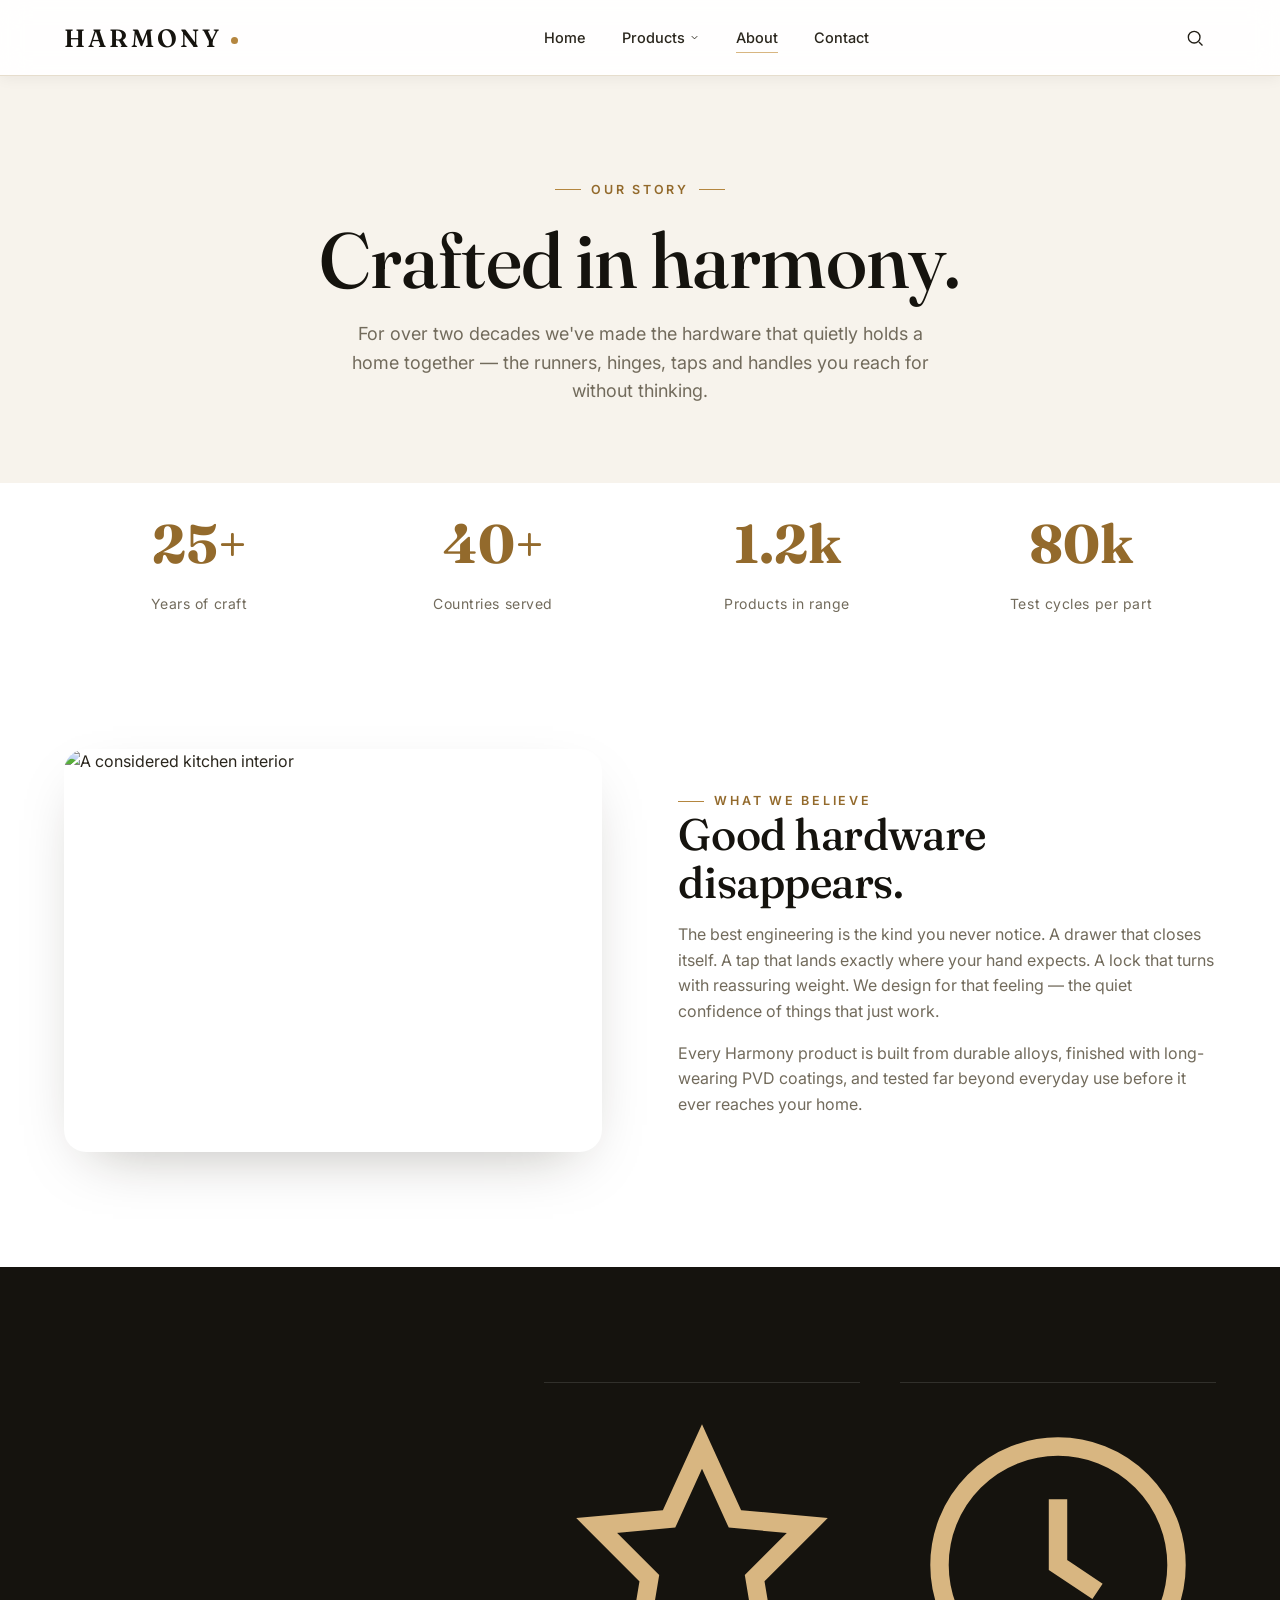
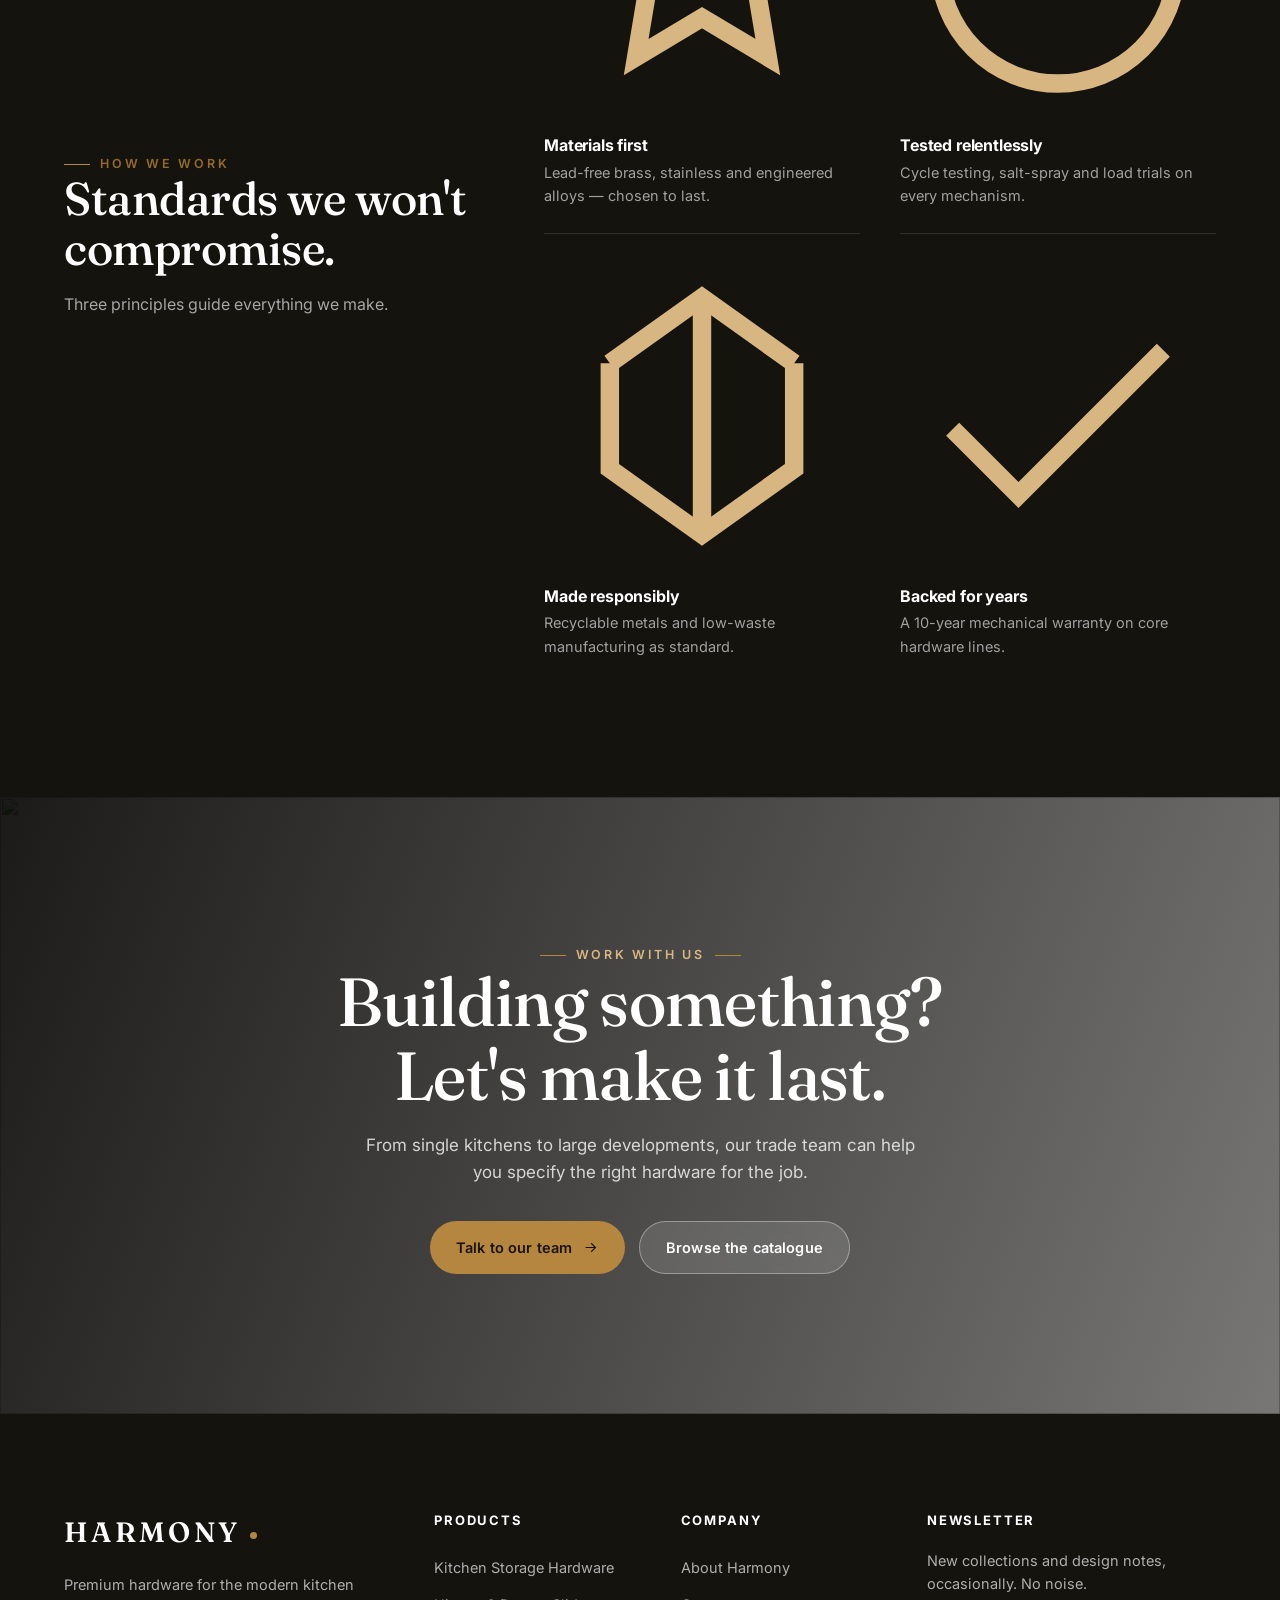
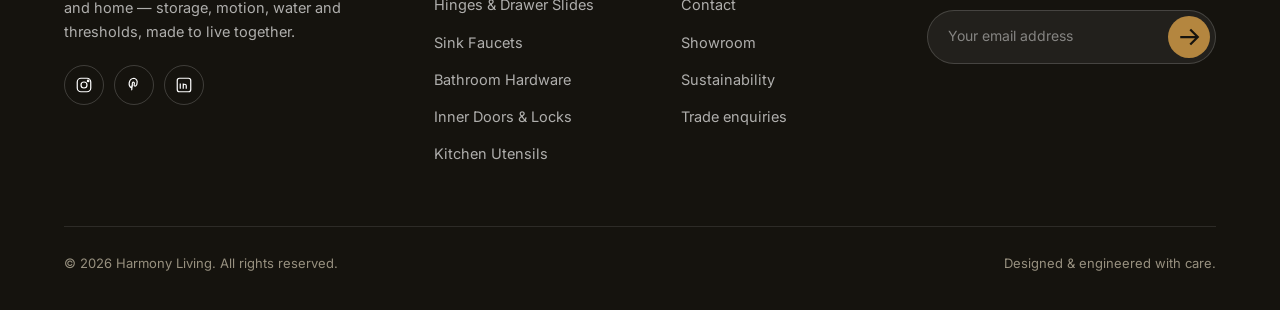
==== about.html @ 16144df9 "Initial commit: Harmony premium kitchen-hardware catalogue site Static HTML/CSS/vanilla-JS marketing" ====
<!DOCTYPE html>
<html lang="en">
<head>
  <meta charset="UTF-8" />
  <meta name="viewport" content="width=device-width, initial-scale=1.0" />
  <title>About — Harmony</title>
  <meta name="description" content="The story and standards behind Harmony hardware." />
  <link rel="preconnect" href="https://fonts.googleapis.com" />
  <link rel="preconnect" href="https://fonts.gstatic.com" crossorigin />
  <link href="https://fonts.googleapis.com/css2?family=Fraunces:opsz,wght@9..144,300;9..144,400;9..144,500;9..144,600&family=Inter:wght@400;500;600;700&display=swap" rel="stylesheet" />
  <link rel="stylesheet" href="css/styles.css" />
  <link rel="icon" href="data:image/svg+xml,%3Csvg xmlns='http://www.w3.org/2000/svg' viewBox='0 0 32 32'%3E%3Crect width='32' height='32' rx='7' fill='%2315130e'/%3E%3Ccircle cx='16' cy='16' r='6' fill='none' stroke='%23b4863f' stroke-width='2'/%3E%3C/svg%3E" />
</head>
<body>

  <header class="header is-light">
    <div class="wrap">
      <a class="brand" href="index.html">HARMONY<span class="dot"></span></a>
      <nav class="nav" aria-label="Primary">
        <a href="index.html">Home</a>
        <div class="has-drop">
          <span class="navlink" tabindex="0" role="button" aria-haspopup="true">Products
            <svg width="11" height="11" viewBox="0 0 24 24" fill="none" stroke="currentColor" stroke-width="2" style="margin-left:4px"><path d="M6 9l6 6 6-6"/></svg>
          </span>
          <div class="drop js-cat-drop"></div>
        </div>
        <a href="about.html" class="active">About</a>
        <a href="contact.html">Contact</a>
      </nav>
      <div class="header-tools">
        <a class="icon-btn icon-btn--search" href="category.html" aria-label="Browse all products">
          <svg viewBox="0 0 24 24" fill="none" stroke="currentColor" stroke-width="1.6"><circle cx="11" cy="11" r="7"/><path d="M21 21l-4.3-4.3"/></svg>
        </a>
        <button class="burger" aria-label="Open menu"><span></span></button>
      </div>
    </div>
  </header>

  <div class="mobile-menu">
    <a href="index.html">Home</a>
    <nav class="js-cat-mobile" aria-label="Categories"></nav>
    <a href="about.html">About</a>
    <a href="contact.html">Contact</a>
    <div class="mm-foot">hello@harmony-living.com · +1 (415) 555-0192</div>
  </div>

  <main>
    <section class="subhero">
      <div class="wrap">
        <span class="eyebrow center" style="justify-content:center">Our story</span>
        <h1>Crafted in harmony.</h1>
        <p>For over two decades we've made the hardware that quietly holds a home together — the runners, hinges, taps and handles you reach for without thinking.</p>
      </div>
    </section>

    <section class="section" style="padding-top:0">
      <div class="wrap">
        <div class="stats reveal">
          <div class="stat"><b>25+</b><span>Years of craft</span></div>
          <div class="stat"><b>40+</b><span>Countries served</span></div>
          <div class="stat"><b>1.2k</b><span>Products in range</span></div>
          <div class="stat"><b>80k</b><span>Test cycles per part</span></div>
        </div>
      </div>
    </section>

    <section class="section" style="padding-top:0">
      <div class="wrap split">
        <img class="reveal" src="https://images.unsplash.com/photo-1600585154340-be6161a56a0c?auto=format&fit=crop&w=1000&h=760&q=80" alt="A considered kitchen interior" data-seed="about1" data-w="1000" data-h="760" onerror="harmonyImgFallback(this)" />
        <div class="reveal" data-d="1">
          <span class="eyebrow">What we believe</span>
          <h2>Good hardware disappears.</h2>
          <p>The best engineering is the kind you never notice. A drawer that closes itself. A tap that lands exactly where your hand expects. A lock that turns with reassuring weight. We design for that feeling — the quiet confidence of things that just work.</p>
          <p>Every Harmony product is built from durable alloys, finished with long-wearing PVD coatings, and tested far beyond everyday use before it ever reaches your home.</p>
        </div>
      </div>
    </section>

    <section class="section features">
      <div class="wrap">
        <div class="reveal">
          <span class="eyebrow">How we work</span>
          <h2>Standards we won't compromise.</h2>
          <p class="features__lead">Three principles guide everything we make.</p>
        </div>
        <div class="features__grid reveal" data-d="1">
          <div class="feat">
            <span class="fi"><svg viewBox="0 0 24 24" fill="none" stroke="currentColor" stroke-width="1.4"><path d="M12 3l2.5 5.5L20 9l-4 4 1 6-5-3-5 3 1-6-4-4 5.5-.5z"/></svg></span>
            <h4>Materials first</h4>
            <p>Lead-free brass, stainless and engineered alloys — chosen to last.</p>
          </div>
          <div class="feat">
            <span class="fi"><svg viewBox="0 0 24 24" fill="none" stroke="currentColor" stroke-width="1.4"><path d="M3 12a9 9 0 1 0 18 0 9 9 0 0 0-18 0zM12 7v5l3 2"/></svg></span>
            <h4>Tested relentlessly</h4>
            <p>Cycle testing, salt-spray and load trials on every mechanism.</p>
          </div>
          <div class="feat">
            <span class="fi"><svg viewBox="0 0 24 24" fill="none" stroke="currentColor" stroke-width="1.4"><path d="M12 3v18M5 8l7-5 7 5M5 8v8l7 5 7-5V8"/></svg></span>
            <h4>Made responsibly</h4>
            <p>Recyclable metals and low-waste manufacturing as standard.</p>
          </div>
          <div class="feat">
            <span class="fi"><svg viewBox="0 0 24 24" fill="none" stroke="currentColor" stroke-width="1.4"><path d="M20 7L9 18l-5-5"/></svg></span>
            <h4>Backed for years</h4>
            <p>A 10-year mechanical warranty on core hardware lines.</p>
          </div>
        </div>
      </div>
    </section>

    <section class="cta">
      <div class="cta__bg">
        <img src="https://images.unsplash.com/photo-1600489000022-c2086d79f9d4?auto=format&fit=crop&w=2000&h=1100&q=80" alt="" data-seed="aboutcta" data-w="2000" data-h="1100" onerror="harmonyImgFallback(this)" />
      </div>
      <div class="wrap reveal">
        <span class="eyebrow center" style="color:var(--accent-soft);justify-content:center">Work with us</span>
        <h2>Building something? Let's make it last.</h2>
        <p>From single kitchens to large developments, our trade team can help you specify the right hardware for the job.</p>
        <div class="cta__cta">
          <a class="btn btn--brass" href="contact.html">Talk to our team
            <svg viewBox="0 0 24 24" fill="none" stroke="currentColor" stroke-width="1.7"><path d="M5 12h14M13 6l6 6-6 6"/></svg>
          </a>
          <a class="btn btn--light" href="category.html">Browse the catalogue</a>
        </div>
      </div>
    </section>
  </main>

  <footer class="footer">
    <div class="wrap">
      <div class="footer__top">
        <div>
          <a class="brand" href="index.html">HARMONY<span class="dot"></span></a>
          <p class="footer__about">Premium hardware for the modern kitchen and home — storage, motion, water and thresholds, made to live together.</p>
          <div class="footer__social">
            <a href="#" aria-label="Instagram"><svg viewBox="0 0 24 24" fill="none" stroke="currentColor" stroke-width="1.6"><rect x="3" y="3" width="18" height="18" rx="5"/><circle cx="12" cy="12" r="4"/><circle cx="17.5" cy="6.5" r="1" fill="currentColor"/></svg></a>
            <a href="#" aria-label="Pinterest"><svg viewBox="0 0 24 24" fill="none" stroke="currentColor" stroke-width="1.6"><path d="M9 19c-.5-2 .5-5 1-7M12 3a7 7 0 0 0-3 13c-.2-1 .3-3 .8-5 0 0-.3-1 .2-2 .8-1.5 2.8-.6 2.5 1-.3 1.4-.8 2.5 0 3.2 1.4 1.2 3.5-1 3.5-3.7A5 5 0 0 0 12 3z"/></svg></a>
            <a href="#" aria-label="LinkedIn"><svg viewBox="0 0 24 24" fill="none" stroke="currentColor" stroke-width="1.6"><rect x="3" y="3" width="18" height="18" rx="3"/><path d="M7 10v7M7 7v.01M11 17v-4a2 2 0 0 1 4 0v4M11 17v-7"/></svg></a>
          </div>
        </div>
        <div>
          <h5>Products</h5>
          <nav class="footer__links js-cat-foot"></nav>
        </div>
        <div>
          <h5>Company</h5>
          <nav class="footer__links">
            <a href="about.html">About Harmony</a>
            <a href="contact.html">Contact</a>
            <a href="contact.html">Showroom</a>
            <a href="about.html">Sustainability</a>
            <a href="contact.html">Trade enquiries</a>
          </nav>
        </div>
        <div class="footer__news">
          <h5>Newsletter</h5>
          <p>New collections and design notes, occasionally. No noise.</p>
          <form class="news-form">
            <input type="email" placeholder="Your email address" aria-label="Email address" required />
            <button type="submit" aria-label="Subscribe">
              <svg viewBox="0 0 24 24" fill="none" stroke="currentColor" stroke-width="1.8"><path d="M5 12h14M13 6l6 6-6 6"/></svg>
            </button>
          </form>
        </div>
      </div>
      <div class="footer__bottom">
        <span>© <span class="js-year"></span> Harmony Living. All rights reserved.</span>
        <span>Designed &amp; engineered with care.</span>
      </div>
    </div>
  </footer>

  <script src="js/data.js"></script>
  <script src="js/main.js"></script>
</body>
</html>
---- css/styles.css ----
/* =========================================================================
   HARMONY — stylesheet
   Palette: warm charcoal + brass + cream.  Type: Fraunces / Inter.
   ========================================================================= */

/* ----------------------------- Tokens ---------------------------------- */
:root {
  --ink: #15130e;
  --ink-2: #211d16;
  --ink-3: #2c2820;
  --bg: #ffffff;
  --cream: #f7f3ec;
  --cream-2: #efe8db;
  --line: #e6ddcd;
  --line-strong: #d8cdb6;
  --text: #2a261d;
  --muted: #726b5c;
  --muted-2: #97907f;

  --accent: #b4863f;        /* brass */
  --accent-deep: #936a2c;
  --accent-soft: #d8b681;
  --accent-tint: #f3ead9;

  --white: #fff;
  --radius-s: 8px;
  --radius: 14px;
  --radius-l: 22px;

  --shadow-s: 0 2px 14px rgba(28, 22, 10, .06);
  --shadow: 0 22px 60px -28px rgba(28, 22, 10, .35);
  --shadow-lg: 0 40px 90px -40px rgba(28, 22, 10, .5);

  --maxw: 1280px;
  --gut: clamp(20px, 5vw, 64px);
  --ease: cubic-bezier(.22, .61, .36, 1);
  --ease-out: cubic-bezier(.16, 1, .3, 1);

  --font-sans: "Inter", -apple-system, BlinkMacSystemFont, "Segoe UI", Roboto, sans-serif;
  --font-display: "Fraunces", Georgia, "Times New Roman", serif;

  --header-h: 76px;
}

/* ----------------------------- Reset ----------------------------------- */
*, *::before, *::after { box-sizing: border-box; }
* { margin: 0; }
html { scroll-behavior: smooth; -webkit-text-size-adjust: 100%; }
body {
  font-family: var(--font-sans);
  color: var(--text);
  background: var(--bg);
  line-height: 1.6;
  font-size: 16px;
  -webkit-font-smoothing: antialiased;
  text-rendering: optimizeLegibility;
  overflow-x: hidden;
}
img, svg { display: block; max-width: 100%; }
img { height: auto; }
a { color: inherit; text-decoration: none; }
button { font: inherit; cursor: pointer; border: 0; background: none; color: inherit; }
ul { list-style: none; padding: 0; }
input, textarea, select { font: inherit; color: inherit; }
:focus-visible { outline: 2px solid var(--accent); outline-offset: 3px; border-radius: 4px; }
.hero__arrow:focus-visible, .swatch:focus-visible { outline: 2px solid var(--accent-soft); outline-offset: 3px; }
.btn:focus-visible { outline: 2px solid var(--accent); outline-offset: 3px; }
.catnav a:focus-visible, .nav a:focus-visible, .navlink:focus-visible { outline: 2px solid var(--accent-deep); outline-offset: 2px; }

/* visually hidden but available to screen readers */
.sr-only { position: absolute !important; width: 1px; height: 1px; padding: 0; margin: -1px; overflow: hidden; clip: rect(0,0,0,0); white-space: nowrap; border: 0; }

h1, h2, h3, h4 { font-family: var(--font-display); font-weight: 500; line-height: 1.08; letter-spacing: -.01em; }
.display { font-family: var(--font-display); }

/* ----------------------------- Layout ---------------------------------- */
.wrap { width: 100%; max-width: var(--maxw); margin-inline: auto; padding-inline: var(--gut); }
.section { padding-block: clamp(64px, 9vw, 130px); }
.eyebrow {
  font-family: var(--font-sans);
  font-size: 12.5px; font-weight: 600; letter-spacing: .22em;
  text-transform: uppercase; color: var(--accent-deep);
  display: inline-flex; align-items: center; gap: 10px;
}
.eyebrow::before { content: ""; width: 26px; height: 1px; background: var(--accent); display: inline-block; }
.eyebrow.center::after { content: ""; width: 26px; height: 1px; background: var(--accent); display: inline-block; }
.section-head { max-width: 640px; }
.section-head.center { margin-inline: auto; text-align: center; }
.section-head h2 { font-size: clamp(30px, 4.4vw, 52px); margin-top: 18px; color: var(--ink); }
.section-head p { margin-top: 18px; color: var(--muted); font-size: 17px; }

/* ----------------------------- Buttons --------------------------------- */
.btn {
  display: inline-flex; align-items: center; gap: 10px;
  padding: 14px 26px; border-radius: 100px;
  font-size: 14.5px; font-weight: 600; letter-spacing: .01em;
  transition: transform .35s var(--ease), background .35s var(--ease), color .35s var(--ease), box-shadow .35s var(--ease);
  will-change: transform;
}
.btn svg { width: 17px; height: 17px; transition: transform .35s var(--ease); }
.btn:hover svg { transform: translateX(4px); }
.btn--solid { background: var(--ink); color: #f5efe3; }
.btn--solid:hover { background: var(--accent-deep); transform: translateY(-2px); box-shadow: var(--shadow); }
.btn--brass { background: var(--accent); color: #1c1305; }
.btn--brass:hover { background: var(--accent-soft); transform: translateY(-2px); box-shadow: var(--shadow); }
.btn--ghost { border: 1px solid var(--line-strong); color: var(--ink); }
.btn--ghost:hover { border-color: var(--ink); transform: translateY(-2px); }
.btn--light { background: rgba(255,255,255,.12); color: #fff; border: 1px solid rgba(255,255,255,.35); -webkit-backdrop-filter: blur(6px); backdrop-filter: blur(6px); }
.btn--light:hover { background: #fff; color: var(--ink); border-color: #fff; transform: translateY(-2px); }
.link-arrow { display: inline-flex; align-items: center; gap: 8px; font-weight: 600; font-size: 14.5px; color: #7a5618; }
.link-arrow svg { width: 16px; transition: transform .35s var(--ease); }
.link-arrow:hover svg { transform: translateX(5px); }

/* ----------------------------- Header ---------------------------------- */
.header {
  position: fixed; inset: 0 0 auto 0; z-index: 100;
  height: var(--header-h);
  display: flex; align-items: center;
  transition: background .4s var(--ease), box-shadow .4s var(--ease), border-color .4s var(--ease);
  border-bottom: 1px solid transparent;
}
.header .wrap { display: flex; align-items: center; justify-content: space-between; gap: 24px; }
.brand { display: flex; align-items: baseline; gap: 9px; font-family: var(--font-display); font-size: 25px; font-weight: 600; letter-spacing: .12em; color: #fff; transition: color .4s var(--ease); }
.brand b { color: var(--accent-soft); font-weight: 600; }
.brand .dot { width: 7px; height: 7px; border-radius: 50%; background: var(--accent); display: inline-block; transform: translateY(-3px); }
.nav { display: flex; align-items: center; gap: 4px; }
.nav a, .nav .navlink {
  position: relative; padding: 10px 16px; font-size: 14.5px; font-weight: 500;
  color: rgba(255,255,255,.86); transition: color .3s var(--ease); white-space: nowrap;
}
.nav a::after, .nav .navlink::after {
  content: ""; position: absolute; left: 16px; right: 16px; bottom: 6px; height: 1px;
  background: var(--accent-soft); transform: scaleX(0); transform-origin: left; transition: transform .35s var(--ease);
}
.nav a:hover::after, .nav .navlink:hover::after, .nav a.active::after { transform: scaleX(1); }
.nav a:hover, .nav .navlink:hover { color: #fff; }
.header-tools { display: flex; align-items: center; gap: 6px; }
.icon-btn { width: 42px; height: 42px; display: grid; place-items: center; border-radius: 50%; color: rgba(255,255,255,.9); transition: background .3s var(--ease), color .3s var(--ease); }
.icon-btn svg { width: 20px; height: 20px; }
.icon-btn:hover { background: rgba(255,255,255,.12); }

/* dropdown */
.has-drop { position: relative; }
.navlink { cursor: pointer; display: inline-flex; align-items: center; }
.drop {
  position: absolute; top: calc(100% + 6px); left: 50%; transform: translate(-50%, 8px);
  min-width: 260px; background: var(--white); border-radius: var(--radius);
  box-shadow: var(--shadow-lg); padding: 10px; opacity: 0; visibility: hidden;
  transition: opacity .3s var(--ease), transform .3s var(--ease); border: 1px solid var(--line);
}
.has-drop:hover .drop, .has-drop:focus-within .drop { opacity: 1; visibility: visible; transform: translate(-50%, 0); }
.drop a {
  display: flex; align-items: center; gap: 12px; padding: 11px 13px; border-radius: 9px;
  color: var(--text); font-size: 14.5px; font-weight: 500;
}
.drop a::after { display: none; }
.drop a .di { width: 30px; height: 30px; color: var(--accent-deep); flex: none; }
.drop a:hover { background: var(--cream); color: var(--ink); }

/* solid (scrolled) state */
.header.is-solid { background: rgba(255,255,255,.92); -webkit-backdrop-filter: saturate(160%) blur(14px); backdrop-filter: saturate(160%) blur(14px); box-shadow: var(--shadow-s); border-color: var(--line); }
.header.is-solid .brand { color: var(--ink); }
.header.is-solid .nav a, .header.is-solid .nav .navlink { color: var(--text); }
.header.is-solid .nav a:hover, .header.is-solid .nav .navlink:hover { color: var(--accent-deep); }
.header.is-solid .icon-btn { color: var(--ink-2); }
.header.is-solid .icon-btn:hover { background: var(--cream-2); }
/* dark pages (category/product) always solid */
.header.is-light { background: rgba(255,255,255,.92); -webkit-backdrop-filter: saturate(160%) blur(14px); backdrop-filter: saturate(160%) blur(14px); box-shadow: var(--shadow-s); border-color: var(--line); }
.header.is-light .brand { color: var(--ink); }
.header.is-light .nav a, .header.is-light .nav .navlink { color: var(--text); }
.header.is-light .icon-btn { color: var(--ink-2); }

/* mobile nav toggle */
.burger { display: none; width: 44px; height: 44px; border-radius: 50%; place-items: center; color: #fff; transition: background .3s; }
.burger span { width: 22px; height: 1.6px; background: currentColor; display: block; position: relative; transition: transform .35s var(--ease), opacity .25s; }
.burger span::before, .burger span::after { content: ""; position: absolute; left: 0; width: 22px; height: 1.6px; background: currentColor; transition: transform .35s var(--ease); }
.burger span::before { top: -7px; } .burger span::after { top: 7px; }
.header.is-solid .burger, .header.is-light .burger { color: var(--ink); }
.mobile-open .burger span { background: transparent; }
.mobile-open .burger span::before { transform: translateY(7px) rotate(45deg); }
.mobile-open .burger span::after { transform: translateY(-7px) rotate(-45deg); }

/* ----------------------------- Mobile menu ----------------------------- */
.mobile-menu {
  position: fixed; inset: 0; z-index: 99; background: var(--ink);
  display: flex; flex-direction: column; justify-content: center; gap: 6px;
  padding: 90px var(--gut) 40px; transform: translateY(-100%);
  transition: transform .55s var(--ease-out); visibility: hidden;
}
.mobile-open .mobile-menu { transform: translateY(0); visibility: visible; }
.mobile-menu a { display: block; color: #efe7d6; font-family: var(--font-display); font-size: clamp(26px, 7.5vw, 44px); line-height: 1.18; padding: 10px 0; border-bottom: 1px solid rgba(255,255,255,.08); transition: color .3s, padding-left .3s var(--ease); }
.mobile-menu .js-cat-mobile { display: flex; flex-direction: column; }
.mobile-menu a:hover { color: var(--accent-soft); padding-left: 12px; }
.mobile-menu .mm-foot { margin-top: 26px; color: var(--muted-2); font-family: var(--font-sans); font-size: 14px; }

/* ============================ HOME : HERO ============================== */
.hero { position: relative; min-height: 100svh; display: flex; align-items: stretch; background: var(--ink); overflow: hidden; }
.hero__stage { position: absolute; inset: 0; }
.slide { position: absolute; inset: 0; opacity: 0; visibility: hidden; transition: opacity 1.1s var(--ease); }
.slide.is-active { opacity: 1; visibility: visible; }
.slide__img { position: absolute; inset: 0; width: 100%; height: 100%; object-fit: cover; transform: scale(1.08); transition: transform 7s linear; }
.slide.is-active .slide__img { transform: scale(1); }
.slide__overlay {
  position: absolute; inset: 0;
  background:
    linear-gradient(100deg, rgba(8,7,5,.9) 0%, rgba(8,7,5,.58) 40%, rgba(8,7,5,.2) 70%, rgba(8,7,5,.5) 100%),
    linear-gradient(to top, rgba(8,7,5,.88) 0%, rgba(8,7,5,.12) 46%, rgba(8,7,5,0) 66%);
}
.hero__inner { position: relative; z-index: 3; width: 100%; max-width: var(--maxw); margin-inline: auto; padding: calc(var(--header-h) + 4vh) var(--gut) 0; display: flex; flex-direction: column; }
.hero__content { max-width: 660px; margin-top: auto; margin-bottom: clamp(28px, 5vh, 60px); color: #fff; }
.hero__eyebrow { color: var(--accent-soft); }
.hero__eyebrow::before { background: var(--accent-soft); }
.hero h1, .hero .slide__title { font-size: clamp(40px, 7vw, 86px); margin-top: 22px; color: #fff; letter-spacing: -.02em; }
.hero h1 .thin { font-style: italic; font-weight: 300; }
.hero__sub { margin-top: 22px; font-size: clamp(16px, 2vw, 20px); color: rgba(255,255,255,.82); max-width: 50ch; }
.hero__cta { margin-top: 34px; display: flex; flex-wrap: wrap; gap: 14px; }

/* per-slide fade of text */
.slide__content { opacity: 0; transform: translateY(26px); transition: opacity .8s var(--ease) .25s, transform .9s var(--ease) .25s; }
.slide.is-active .slide__content { opacity: 1; transform: none; }

/* hero arrows */
.hero__arrows { position: absolute; z-index: 5; bottom: clamp(150px, 21vh, 230px); right: var(--gut); display: flex; gap: 10px; }
.hero__arrow { width: 52px; height: 52px; border-radius: 50%; border: 1px solid rgba(255,255,255,.35); color: #fff; display: grid; place-items: center; transition: background .3s var(--ease), border-color .3s, transform .3s; }
.hero__arrow svg { width: 20px; }
.hero__arrow:hover { background: #fff; color: var(--ink); border-color: #fff; }

/* hero progress count */
.hero__count { position: absolute; z-index: 5; bottom: clamp(150px, 21vh, 230px); left: var(--gut); color: rgba(255,255,255,.7); font-size: 14px; letter-spacing: .15em; }
.hero__count b { color: #fff; font-size: 20px; font-family: var(--font-display); }

/* ---------------------- category switcher strip ------------------------ */
.switcher {
  position: absolute; z-index: 6; left: 0; right: 0; bottom: 0;
  padding: 18px var(--gut) clamp(20px, 3vh, 34px);
  background: linear-gradient(to top, rgba(10,8,5,.78), rgba(10,8,5,0));
}
.switcher__track { display: flex; gap: 14px; max-width: var(--maxw); margin-inline: auto; overflow-x: auto; scrollbar-width: none; padding-bottom: 4px; }
.switcher__track::-webkit-scrollbar { display: none; }
.swatch {
  position: relative; flex: 1 1 0; min-width: 124px; text-align: left;
  border-radius: var(--radius); overflow: hidden; isolation: isolate;
  background: rgba(255,255,255,.06); border: 1px solid rgba(255,255,255,.14);
  transition: transform .4s var(--ease), border-color .4s var(--ease), box-shadow .4s var(--ease);
}
.swatch__img { width: 100%; height: 92px; object-fit: cover; transition: transform .6s var(--ease), opacity .4s; opacity: .68; }
.swatch__body { padding: 11px 13px 13px; }
.swatch__name { color: #fff; font-size: 13.5px; font-weight: 600; line-height: 1.25; }
.swatch__go { display: flex; align-items: center; gap: 6px; margin-top: 5px; font-size: 11.5px; color: var(--accent-soft); opacity: 0; transform: translateY(4px); transition: opacity .35s, transform .35s; }
.swatch__go svg { width: 13px; }
.swatch:hover { transform: translateY(-6px); border-color: rgba(255,255,255,.4); }
.swatch:hover .swatch__img { transform: scale(1.08); opacity: .85; }
.swatch.is-active { border-color: var(--accent); box-shadow: 0 0 0 1px var(--accent), var(--shadow); background: rgba(180,134,63,.16); }
.swatch.is-active .swatch__img { opacity: 1; }
.swatch.is-active .swatch__go { opacity: 1; transform: none; }
.swatch__bar { position: absolute; left: 0; bottom: 0; height: 3px; width: 0; background: var(--accent); }
.swatch.is-active .swatch__bar { width: 100%; transition: width 6s linear; }

/* ============================ HOME : sections ========================== */
.intro { background: var(--cream); }
.intro__grid { display: grid; grid-template-columns: 1.05fr 1fr; gap: clamp(34px, 6vw, 90px); align-items: center; }
.intro__media { position: relative; border-radius: var(--radius-l); overflow: hidden; aspect-ratio: 5/6; box-shadow: var(--shadow); }
.intro__media img { width: 100%; height: 100%; object-fit: cover; }
.intro__badge { position: absolute; bottom: 18px; left: 18px; right: 18px; background: rgba(21,19,14,.78); -webkit-backdrop-filter: blur(8px); backdrop-filter: blur(8px); color: #fff; border-radius: var(--radius); padding: 16px 18px; display: flex; gap: 18px; }
.intro__badge div { flex: 1; }
.intro__badge b { font-family: var(--font-display); font-size: 26px; display: block; color: var(--accent-soft); }
.intro__badge span { font-size: 12px; color: rgba(255,255,255,.7); letter-spacing: .03em; }
.intro h2 { font-size: clamp(28px, 4vw, 46px); color: var(--ink); margin-top: 18px; }
.intro p { margin-top: 18px; color: var(--muted); font-size: 17px; }
.intro .pillars { margin-top: 28px; display: grid; gap: 2px; }
.pillar { display: flex; gap: 16px; padding: 16px 0; border-top: 1px solid var(--line); }
.pillar:last-child { border-bottom: 1px solid var(--line); }
.pillar .pi { width: 34px; height: 34px; color: var(--accent-deep); flex: none; }
.pillar h4 { font-family: var(--font-sans); font-size: 15.5px; font-weight: 700; color: var(--ink); }
.pillar p { margin-top: 3px; font-size: 14.5px; }

/* category showcase grid */
.cats { background: var(--bg); }
.cats__head { display: flex; justify-content: space-between; align-items: flex-end; flex-wrap: wrap; gap: 20px; margin-bottom: 46px; }
.cats__grid { display: grid; grid-template-columns: repeat(3, 1fr); gap: 18px; }
.catcard { position: relative; display: block; border-radius: var(--radius-l); overflow: hidden; min-height: 340px; box-shadow: var(--shadow-s); isolation: isolate; }
.catcard:nth-child(1), .catcard:nth-child(6) { grid-row: span 1; }
.catcard img { position: absolute; inset: 0; width: 100%; height: 100%; object-fit: cover; transition: transform .8s var(--ease); }
.catcard__veil { position: absolute; inset: 0; background: linear-gradient(to top, rgba(10,8,5,.86) 4%, rgba(10,8,5,.28) 46%, rgba(10,8,5,.1) 100%); transition: background .5s; }
.catcard__body { position: absolute; inset: auto 0 0 0; padding: 26px; color: #fff; z-index: 2; }
.catcard__kicker { font-size: 12px; letter-spacing: .18em; text-transform: uppercase; color: var(--accent-soft); }
.catcard h3 { font-size: 26px; margin-top: 8px; }
.catcard p { margin-top: 8px; font-size: 14px; color: rgba(255,255,255,.78); max-width: 34ch; opacity: 0; max-height: 0; transition: opacity .4s var(--ease), max-height .5s var(--ease); }
.catcard__go { display: inline-flex; align-items: center; gap: 8px; margin-top: 14px; font-size: 13.5px; font-weight: 600; color: #fff; }
.catcard__go svg { width: 16px; transition: transform .35s var(--ease); }
.catcard:hover img { transform: scale(1.06); }
.catcard:hover .catcard__veil { background: linear-gradient(to top, rgba(10,8,5,.9) 10%, rgba(80,52,18,.4) 60%, rgba(10,8,5,.2) 100%); }
.catcard:hover p { opacity: 1; max-height: 80px; }
.catcard:hover .catcard__go svg { transform: translateX(5px); }
/* feature the first card wider */
.cats__grid .catcard:first-child { grid-column: span 2; min-height: 380px; }

/* features band */
.features { background: var(--ink); color: #efe7d6; }
.features .wrap { display: grid; grid-template-columns: 1.2fr 2fr; gap: clamp(34px, 6vw, 80px); align-items: center; }
.features h2 { color: #fff; font-size: clamp(28px, 4vw, 46px); }
.features__lead { color: rgba(255,255,255,.62); margin-top: 18px; }
.features__grid { display: grid; grid-template-columns: 1fr 1fr; gap: 2px 40px; }
.feat { padding: 24px 0; border-top: 1px solid rgba(255,255,255,.12); }
.feat .fi { width: 30px; height: 30px; color: var(--accent-soft); }
.feat h4 { font-family: var(--font-sans); font-weight: 700; font-size: 16px; margin-top: 14px; color: #fff; }
.feat p { color: rgba(255,255,255,.6); font-size: 14.5px; margin-top: 6px; }

/* featured products carousel */
.featured { background: var(--cream); }
.prow { display: grid; grid-auto-flow: column; grid-auto-columns: minmax(260px, 1fr); gap: 18px; overflow-x: auto; scroll-snap-type: x mandatory; padding-bottom: 10px; scrollbar-width: none; }
.prow::-webkit-scrollbar { display: none; }

/* product card (shared) */
.pcard { scroll-snap-align: start; background: var(--white); border-radius: var(--radius); overflow: hidden; border: 1px solid var(--line); transition: transform .4s var(--ease), box-shadow .4s var(--ease), border-color .4s; display: flex; flex-direction: column; }
.pcard__frame { position: relative; overflow: hidden; aspect-ratio: 1/1; background: var(--cream-2); }
.pcard__frame img { width: 100%; height: 100%; object-fit: cover; transition: transform .7s var(--ease); }
.pcard:hover { transform: translateY(-6px); box-shadow: var(--shadow); border-color: var(--line-strong); }
.pcard:hover .pcard__frame img { transform: scale(1.07); }
.pcard__badge { position: absolute; top: 12px; left: 12px; background: var(--accent); color: #1c1305; font-size: 11px; font-weight: 700; letter-spacing: .08em; text-transform: uppercase; padding: 5px 10px; border-radius: 100px; }
.pcard__quick { position: absolute; inset: auto 12px 12px 12px; background: rgba(21,19,14,.86); -webkit-backdrop-filter: blur(6px); backdrop-filter: blur(6px); color: #fff; text-align: center; padding: 11px; border-radius: 9px; font-size: 13px; font-weight: 600; transform: translateY(130%); transition: transform .4s var(--ease); }
.pcard:hover .pcard__quick { transform: translateY(0); }
.pcard__body { padding: 16px 18px 18px; display: flex; flex-direction: column; flex: 1; }
.pcard__tag { font-size: 11.5px; letter-spacing: .08em; text-transform: uppercase; color: var(--accent-deep); font-weight: 600; }
.pcard h3 { font-family: var(--font-sans); font-size: 16px; font-weight: 600; color: var(--ink); margin-top: 7px; line-height: 1.3; }
.pcard__blurb { font-size: 13.5px; color: var(--muted); margin-top: 7px; }
.pcard__foot { margin-top: auto; padding-top: 14px; display: flex; align-items: center; justify-content: space-between; }
.pcard__price { font-family: var(--font-display); font-size: 19px; color: var(--ink); }
.pcard__price small { font-family: var(--font-sans); font-size: 12px; color: var(--muted-2); font-weight: 500; }
.pcard__finish { font-size: 12px; color: var(--muted-2); }

/* CTA band */
.cta { position: relative; overflow: hidden; color: #fff; }
.cta__bg { position: absolute; inset: 0; }
.cta__bg img { width: 100%; height: 100%; object-fit: cover; }
.cta__bg::after { content: ""; position: absolute; inset: 0; background: linear-gradient(110deg, rgba(8,7,5,.92), rgba(8,7,5,.55)); }
.cta .wrap { position: relative; z-index: 2; text-align: center; padding-block: clamp(70px, 11vw, 150px); }
.cta h2 { font-size: clamp(32px, 5.5vw, 68px); color: #fff; max-width: 16ch; margin-inline: auto; }
.cta p { margin-top: 20px; color: rgba(255,255,255,.78); max-width: 52ch; margin-inline: auto; font-size: 17px; }
.cta__cta { margin-top: 34px; display: flex; gap: 14px; justify-content: center; flex-wrap: wrap; }

/* ----------------------------- Footer ---------------------------------- */
.footer { background: var(--ink); color: rgba(255,255,255,.66); padding-top: clamp(60px, 8vw, 96px); }
.footer__top { display: grid; grid-template-columns: 1.6fr 1fr 1fr 1.4fr; gap: 40px; padding-bottom: 54px; border-bottom: 1px solid rgba(255,255,255,.1); }
.footer .brand { color: #fff; font-size: 28px; }
.footer__about { margin-top: 18px; max-width: 34ch; font-size: 14.5px; }
.footer__social { display: flex; gap: 10px; margin-top: 22px; }
.footer__social a { width: 40px; height: 40px; border-radius: 50%; border: 1px solid rgba(255,255,255,.18); display: grid; place-items: center; color: #fff; transition: background .3s, border-color .3s, transform .3s; }
.footer__social a:hover { background: var(--accent); color: var(--ink); border-color: var(--accent); transform: translateY(-3px); }
.footer__social svg { width: 18px; }
.footer h5 { font-family: var(--font-sans); color: #fff; font-size: 13px; letter-spacing: .14em; text-transform: uppercase; margin-bottom: 18px; }
.footer__links a { display: block; padding: 7px 0; font-size: 14.5px; transition: color .3s, padding-left .3s var(--ease); }
.footer__links a:hover { color: var(--accent-soft); padding-left: 6px; }
.footer__news p { font-size: 14.5px; margin-bottom: 14px; }
.news-form { display: flex; background: rgba(255,255,255,.06); border: 1px solid rgba(255,255,255,.16); border-radius: 100px; padding: 5px 5px 5px 18px; }
.news-form input { flex: 1; background: none; border: 0; color: #fff; font-size: 14px; outline: none; }
.news-form input::placeholder { color: rgba(255,255,255,.45); }
.news-form button { background: var(--accent); color: var(--ink); width: 42px; height: 42px; border-radius: 50%; display: grid; place-items: center; flex: none; transition: background .3s, transform .3s; }
.news-form button:hover { background: var(--accent-soft); transform: scale(1.05); }
.footer__bottom { display: flex; justify-content: space-between; flex-wrap: wrap; gap: 12px; padding: 26px 0 36px; font-size: 13px; color: var(--muted-2); }
.footer__bottom a:hover { color: #fff; }

/* ====================== CATEGORY / PRODUCT pages ======================= */
.page { padding-top: var(--header-h); }
.cat-hero { position: relative; min-height: clamp(360px, 46vh, 560px); display: flex; align-items: flex-end; overflow: hidden; background: var(--ink); }
.cat-hero img { position: absolute; inset: 0; width: 100%; height: 100%; object-fit: cover; opacity: .55; }
.cat-hero::after { content: ""; position: absolute; inset: 0; background: linear-gradient(to top, rgba(10,8,5,.9), rgba(10,8,5,.3)); }
.cat-hero .wrap { position: relative; z-index: 2; color: #fff; padding-block: clamp(34px, 6vw, 64px); }
.crumb { display: flex; gap: 8px; align-items: center; font-size: 13px; color: rgba(255,255,255,.66); margin-bottom: 16px; }
.crumb a:hover { color: #fff; } .crumb svg { width: 13px; opacity: .6; }
.cat-hero h1 { font-size: clamp(34px, 5.6vw, 64px); color: #fff; scroll-margin-top: calc(var(--header-h) + 96px); }
.cat-hero p { margin-top: 14px; color: rgba(255,255,255,.8); max-width: 56ch; }

/* category nav strip (icon row) */
.catnav { position: sticky; top: var(--header-h); z-index: 40; background: rgba(255,255,255,.95); -webkit-backdrop-filter: blur(12px); backdrop-filter: blur(12px); border-bottom: 1px solid var(--line); }
.catnav__track { display: flex; gap: 6px; max-width: var(--maxw); margin-inline: auto; padding: 8px var(--gut); overflow-x: auto; scrollbar-width: none; }
.catnav__track::-webkit-scrollbar { display: none; }
.catnav a { display: flex; flex-direction: column; align-items: center; gap: 7px; padding: 12px 18px; border-radius: var(--radius); color: var(--muted); font-size: 12.5px; font-weight: 600; white-space: nowrap; transition: background .3s, color .3s; flex: none; text-align: center; }
.catnav a .ci { width: 26px; height: 26px; }
.catnav a:hover { background: var(--cream); color: var(--ink); }
.catnav a.active { color: var(--accent-deep); background: var(--accent-tint); }

/* store layout */
.store { padding-block: clamp(34px, 5vw, 56px); }
.store__grid { display: grid; grid-template-columns: 244px 1fr; gap: clamp(28px, 4vw, 52px); align-items: start; }

/* filter sidebar */
.filters { position: sticky; top: calc(var(--header-h) + 92px); }
.filters__head { display: flex; align-items: center; justify-content: space-between; padding-bottom: 14px; border-bottom: 1px solid var(--line); margin-bottom: 8px; }
.filters__head h3 { font-family: var(--font-sans); font-size: 13px; letter-spacing: .12em; text-transform: uppercase; color: var(--ink); display: flex; align-items: center; gap: 8px; }
.filters__head h3 svg { width: 15px; color: var(--accent-deep); }
.filters__reset { font-size: 13px; color: var(--accent-deep); font-weight: 600; }
.filters__reset:hover { text-decoration: underline; }
.fgroup { padding: 16px 0; border-bottom: 1px solid var(--line); }
.fgroup__label { font-size: 12px; letter-spacing: .1em; text-transform: uppercase; color: var(--muted-2); margin-bottom: 12px; }
.fopt { display: flex; align-items: center; gap: 11px; padding: 7px 0; font-size: 14.5px; color: var(--text); cursor: pointer; transition: color .2s; }
.fopt:hover { color: var(--ink); }
.fopt input { appearance: none; width: 18px; height: 18px; border: 1.5px solid var(--line-strong); border-radius: 5px; display: grid; place-items: center; transition: background .2s, border-color .2s; flex: none; }
.fopt input::after { content: ""; width: 9px; height: 9px; border-radius: 2px; background: #fff; transform: scale(0); transition: transform .2s var(--ease); }
.fopt input:checked { background: var(--accent); border-color: var(--accent); }
.fopt input:checked::after { transform: scale(1); }
.fopt .count { margin-left: auto; font-size: 12px; color: var(--muted-2); }

/* store main */
.store__bar { display: flex; align-items: center; justify-content: space-between; flex-wrap: wrap; gap: 14px; margin-bottom: 22px; }
.store__count { color: var(--muted); font-size: 14.5px; }
.store__count b { color: var(--ink); }
.store__sort { display: flex; align-items: center; gap: 10px; font-size: 14px; color: var(--muted); }
.store__sort select { border: 1px solid var(--line-strong); border-radius: 100px; padding: 9px 16px; background: var(--white); font-size: 14px; font-weight: 500; color: var(--ink); cursor: pointer; }
.store__filterbtn { display: none; }

.pgrid { display: grid; grid-template-columns: repeat(3, 1fr); gap: 18px; }
.pgrid .pcard__chips { display: none; }
.empty { padding: 70px 20px; text-align: center; color: var(--muted); }
.empty svg { width: 46px; color: var(--line-strong); margin: 0 auto 14px; }

/* chips for active filters */
.chips { display: flex; flex-wrap: wrap; gap: 8px; margin-bottom: 20px; }
.chip { display: inline-flex; align-items: center; gap: 7px; background: var(--accent-tint); color: var(--accent-deep); font-size: 13px; font-weight: 600; padding: 6px 8px 6px 13px; border-radius: 100px; }
.chip button { width: 18px; height: 18px; border-radius: 50%; display: grid; place-items: center; background: rgba(147,106,44,.18); }
.chip button svg { width: 10px; }

/* ----------------------------- Product page ---------------------------- */
.pd { padding-block: clamp(30px, 4vw, 54px); }
.pd__grid { display: grid; grid-template-columns: 1.05fr 1fr; gap: clamp(30px, 5vw, 70px); align-items: start; }
.pd__media { position: sticky; top: calc(var(--header-h) + 24px); }
.pd__main { border-radius: var(--radius-l); overflow: hidden; aspect-ratio: 4/3.4; background: var(--cream-2); box-shadow: var(--shadow); }
.pd__main img { width: 100%; height: 100%; object-fit: cover; }
.pd__info .eyebrow { margin-bottom: 14px; }
.pd__info h1 { font-size: clamp(30px, 4.4vw, 50px); color: var(--ink); }
.pd__price { display: flex; align-items: baseline; gap: 12px; margin-top: 18px; }
.pd__price b { font-family: var(--font-display); font-size: 34px; color: var(--ink); }
.pd__price span { color: var(--muted); font-size: 14px; }
.pd__desc { margin-top: 20px; color: var(--muted); font-size: 16.5px; }
.pd__opts { margin-top: 26px; }
.pd__opts h4, .pd__specs h4 { font-family: var(--font-sans); font-size: 12.5px; letter-spacing: .12em; text-transform: uppercase; color: var(--muted-2); margin-bottom: 12px; }
.finish-row { display: flex; gap: 10px; flex-wrap: wrap; }
.finish-pill { padding: 9px 16px; border: 1px solid var(--line-strong); border-radius: 100px; font-size: 13.5px; font-weight: 600; color: var(--ink); transition: border-color .3s, background .3s; }
.finish-pill.is-on, .finish-pill:hover { border-color: var(--accent); background: var(--accent-tint); color: var(--accent-deep); }
.pd__specs { margin-top: 28px; border-top: 1px solid var(--line); padding-top: 22px; }
.pd__specs ul { display: grid; grid-template-columns: 1fr 1fr; gap: 12px 28px; }
.pd__specs li { display: flex; gap: 10px; font-size: 14.5px; color: var(--text); }
.pd__specs li svg { width: 17px; color: var(--accent); flex: none; margin-top: 3px; }
.pd__actions { margin-top: 30px; display: flex; gap: 14px; flex-wrap: wrap; }
.pd__note { margin-top: 18px; font-size: 13.5px; color: var(--muted-2); display: flex; align-items: center; gap: 8px; }
.pd__note svg { width: 16px; color: var(--accent-deep); }
.related { background: var(--cream); }

/* ----------------------------- About / Contact ------------------------- */
.subhero { padding-top: calc(var(--header-h) + clamp(50px, 8vw, 96px)); padding-bottom: clamp(40px, 6vw, 80px); background: var(--cream); text-align: center; }
.subhero .eyebrow { margin-bottom: 18px; }
.subhero h1 { font-size: clamp(38px, 6.5vw, 78px); color: var(--ink); }
.subhero p { margin: 18px auto 0; max-width: 56ch; color: var(--muted); font-size: 18px; }
.stats { display: grid; grid-template-columns: repeat(4, 1fr); gap: 24px; }
.stat { text-align: center; padding: 18px; }
.stat b { font-family: var(--font-display); font-size: clamp(34px, 4.5vw, 54px); color: var(--accent-deep); display: block; }
.stat span { color: var(--muted); font-size: 14px; letter-spacing: .04em; margin-top: 6px; display: block; }
.split { display: grid; grid-template-columns: 1fr 1fr; gap: clamp(34px, 6vw, 80px); align-items: center; }
.split img { width: 100%; border-radius: var(--radius-l); aspect-ratio: 4/3; object-fit: cover; box-shadow: var(--shadow); }
.split h2 { font-size: clamp(28px, 4vw, 44px); color: var(--ink); }
.split p { margin-top: 16px; color: var(--muted); }

/* contact */
.contact-grid { display: grid; grid-template-columns: 1fr 1.1fr; gap: clamp(34px, 6vw, 70px); align-items: start; }
.contact-info .ci-item { display: flex; gap: 16px; padding: 20px 0; border-bottom: 1px solid var(--line); }
.contact-info .ci-item:first-child { border-top: 1px solid var(--line); }
.contact-info .ci-ico { width: 46px; height: 46px; border-radius: 50%; background: var(--accent-tint); color: var(--accent-deep); display: grid; place-items: center; flex: none; }
.contact-info .ci-ico svg { width: 21px; }
.contact-info h4 { font-family: var(--font-sans); font-size: 15px; color: var(--ink); }
.contact-info p { color: var(--muted); margin-top: 3px; font-size: 14.5px; }
.form { background: var(--cream); border-radius: var(--radius-l); padding: clamp(24px, 4vw, 40px); }
.form__row { display: grid; grid-template-columns: 1fr 1fr; gap: 16px; }
.field { margin-bottom: 16px; }
.field label { display: block; font-size: 13px; font-weight: 600; color: var(--ink); margin-bottom: 7px; }
.field input, .field textarea, .field select { width: 100%; background: var(--white); border: 1px solid var(--line-strong); border-radius: 10px; padding: 13px 15px; font-size: 14.5px; transition: border-color .3s, box-shadow .3s; }
.field textarea { min-height: 130px; resize: vertical; }
.field input:focus, .field textarea:focus, .field select:focus { outline: none; border-color: var(--accent); box-shadow: 0 0 0 3px rgba(180,134,63,.15); }
.form__ok { display: none; align-items: center; gap: 10px; margin-top: 16px; color: var(--accent-deep); font-weight: 600; font-size: 14.5px; }
.form__ok.show { display: flex; }
.form__ok svg { width: 20px; }

/* ----------------------------- Reveal --------------------------------- */
.reveal { opacity: 0; transform: translateY(28px); transition: opacity .9s var(--ease-out), transform .9s var(--ease-out); }
.reveal.in { opacity: 1; transform: none; }
.reveal[data-d="1"] { transition-delay: .08s; }
.reveal[data-d="2"] { transition-delay: .16s; }
.reveal[data-d="3"] { transition-delay: .24s; }
.reveal[data-d="4"] { transition-delay: .32s; }

/* image graceful fallback */
.img-fallback { background: linear-gradient(135deg, var(--ink-2), var(--accent-deep)) !important; }
.img-fallback[src] { opacity: 0; }

/* toast */
.toast { position: fixed; left: 50%; bottom: 28px; transform: translate(-50%, 80px); z-index: 200; background: var(--ink); color: #fff; padding: 13px 22px; border-radius: 100px; font-size: 14px; font-weight: 500; box-shadow: var(--shadow-lg); opacity: 0; transition: transform .45s var(--ease), opacity .45s; display: flex; align-items: center; gap: 10px; }
.toast svg { width: 17px; color: var(--accent-soft); }
.toast.show { transform: translate(-50%, 0); opacity: 1; }

/* ----------------------------- Responsive ----------------------------- */
@media (max-width: 1080px) {
  .intro__grid, .features .wrap, .split, .contact-grid { grid-template-columns: 1fr; }
  .features__grid { grid-template-columns: 1fr 1fr; }
  .cats__grid { grid-template-columns: repeat(2, 1fr); }
  .cats__grid .catcard:first-child { grid-column: span 2; }
  .pd__grid { grid-template-columns: 1fr; }
  .pd__media { position: static; }
  .stats { grid-template-columns: repeat(2, 1fr); }
}
@media (max-width: 880px) {
  :root { --header-h: 66px; }
  .nav, .header-tools .icon-btn--search { display: none; }
  .burger { display: grid; }
  .store__grid { grid-template-columns: 1fr; }
  .filters { position: fixed; inset: 0 0 0 auto; width: min(86vw, 360px); background: var(--white); z-index: 120; padding: 84px 24px 24px; box-shadow: var(--shadow-lg); transform: translateX(100%); transition: transform .45s var(--ease-out); overflow-y: auto; }
  .filters.open { transform: translateX(0); }
  .filters__close { position: absolute; top: 20px; right: 20px; width: 40px; height: 40px; border-radius: 50%; background: var(--cream); display: grid; place-items: center; }
  .store__filterbtn { display: inline-flex; align-items: center; gap: 8px; padding: 10px 18px; border: 1px solid var(--line-strong); border-radius: 100px; font-weight: 600; font-size: 14px; }
  .store__filterbtn svg { width: 16px; }
  .pgrid { grid-template-columns: repeat(2, 1fr); }
  .pd__specs ul { grid-template-columns: 1fr; }
  .form__row { grid-template-columns: 1fr; }
  .hero__arrows { display: none; }
}
@media (max-width: 620px) {
  .cats__grid { grid-template-columns: 1fr; }
  .cats__grid .catcard:first-child { grid-column: span 1; }
  .features__grid { grid-template-columns: 1fr; }
  .footer__top { grid-template-columns: 1fr 1fr; }
  .footer__news { grid-column: span 2; }
  .stats { grid-template-columns: repeat(2, 1fr); }
  .pgrid { grid-template-columns: 1fr 1fr; gap: 12px; }
  .pcard__body { padding: 13px 14px 15px; }
  .pcard h3 { font-size: 14.5px; }
  .hero__count { display: none; }
  .swatch { min-width: 112px; }
}
@media (max-width: 420px) {
  .pgrid { grid-template-columns: 1fr; }
  .footer__top { grid-template-columns: 1fr; }
  .footer__news { grid-column: span 1; }
}

/* ----------------------------- Filter drawer backdrop ------------------ */
.backdrop { position: fixed; inset: 0; background: rgba(10,8,5,.5); z-index: 110; opacity: 0; visibility: hidden; transition: opacity .35s; }
.backdrop.show { opacity: 1; visibility: visible; }

/* ----------------------------- Reduced motion -------------------------- */
@media (prefers-reduced-motion: reduce) {
  * { animation-duration: .001ms !important; transition-duration: .12s !important; scroll-behavior: auto !important; }
  .slide__img { transform: none !important; }
  .reveal { opacity: 1; transform: none; }
}
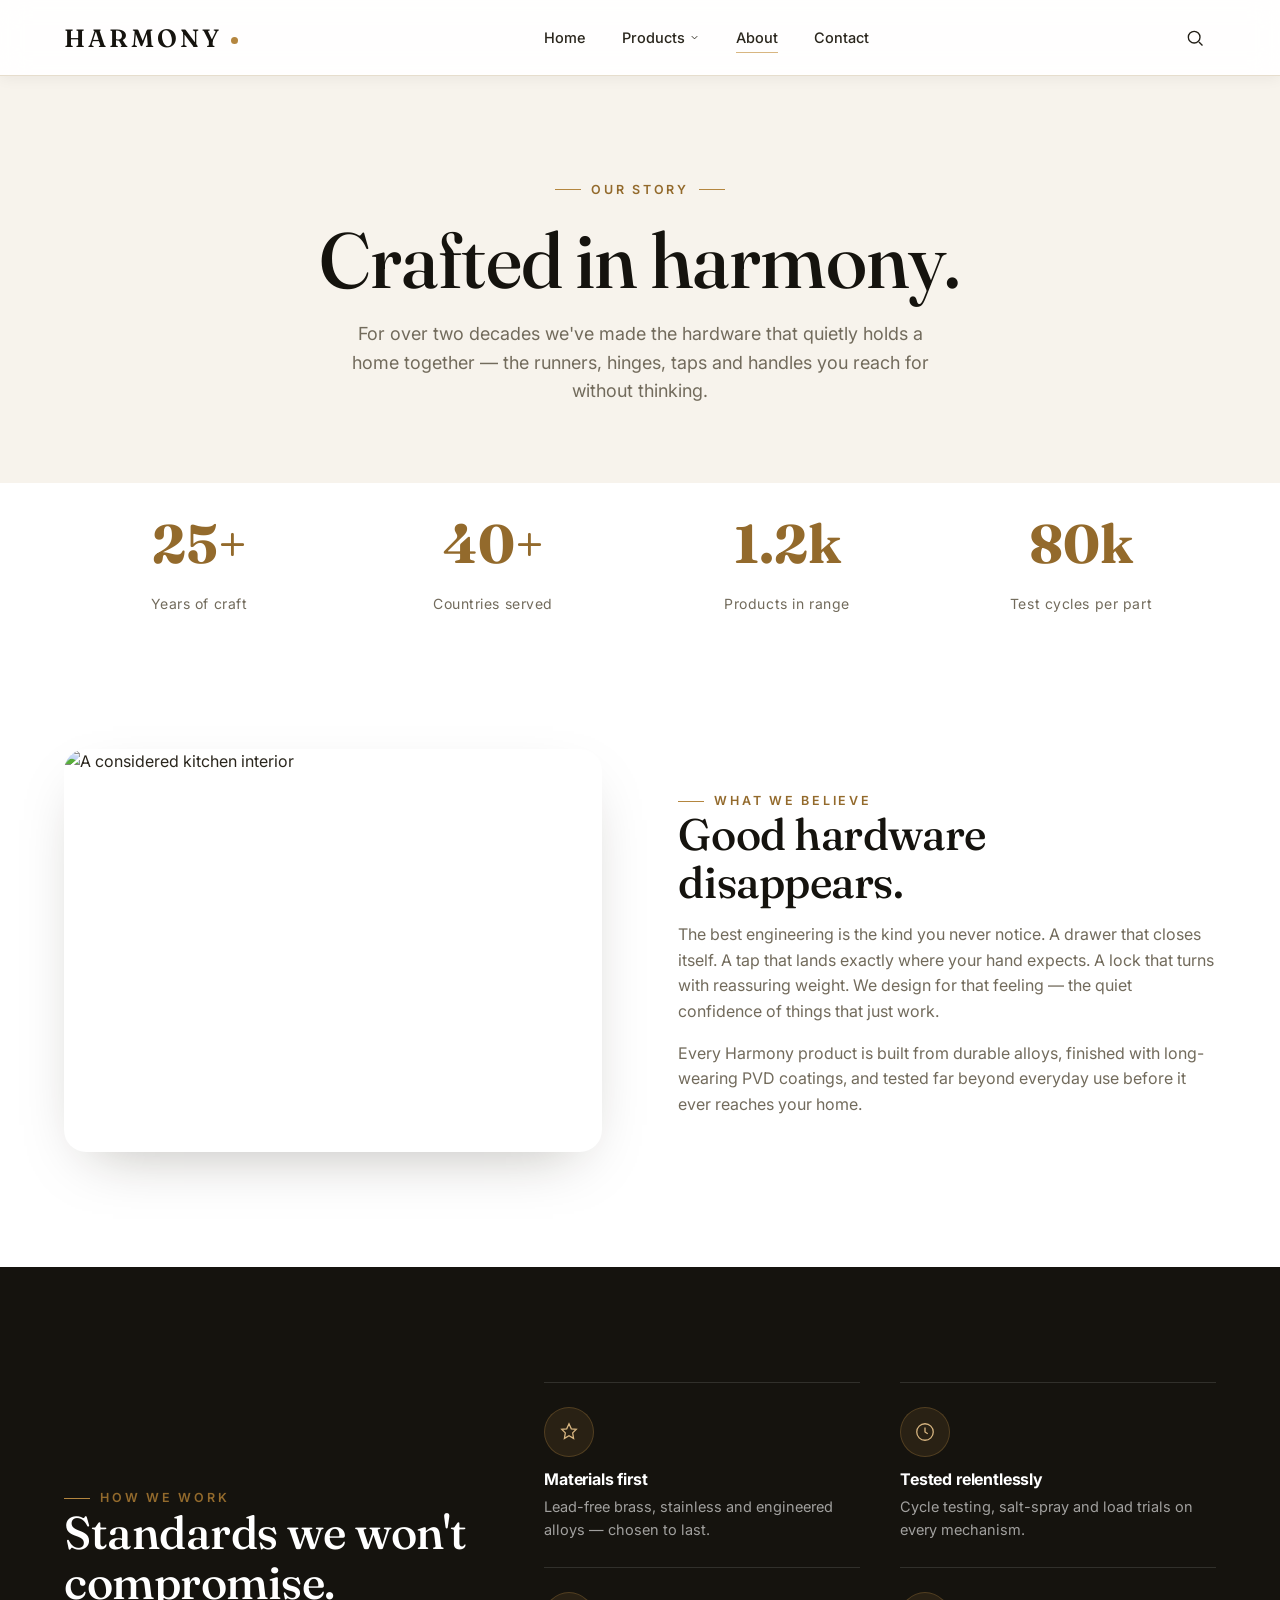
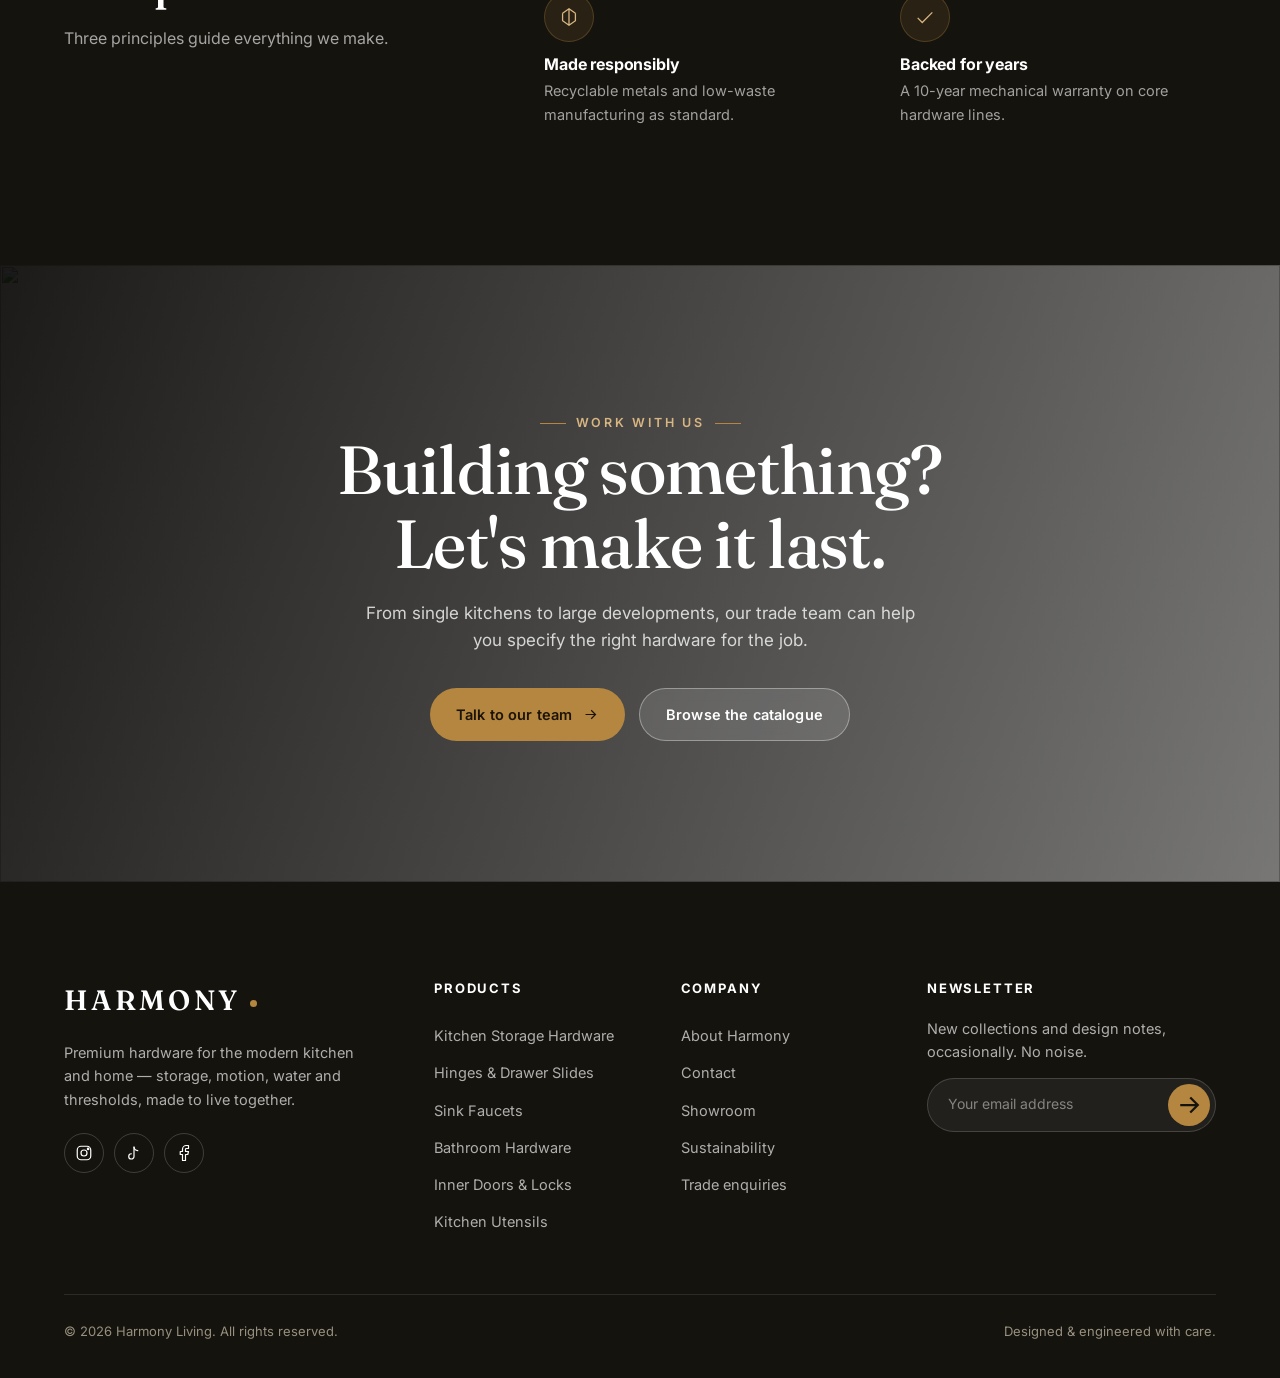
==== commit b41d9559: "Feature badges, social icons, carousel arrows, Rs currency, contact details - Why Harmony: small ico" ====
--- a/about.html
+++ b/about.html
@@ -41,7 +41,7 @@
     <nav class="js-cat-mobile" aria-label="Categories"></nav>
     <a href="about.html">About</a>
     <a href="contact.html">Contact</a>
-    <div class="mm-foot">hello@harmony-living.com · +1 (415) 555-0192</div>
+    <div class="mm-foot">hello@harmony-living.com · 5904 1300</div>
   </div>
 
   <main>
@@ -134,8 +134,8 @@
           <p class="footer__about">Premium hardware for the modern kitchen and home — storage, motion, water and thresholds, made to live together.</p>
           <div class="footer__social">
             <a href="#" aria-label="Instagram"><svg viewBox="0 0 24 24" fill="none" stroke="currentColor" stroke-width="1.6"><rect x="3" y="3" width="18" height="18" rx="5"/><circle cx="12" cy="12" r="4"/><circle cx="17.5" cy="6.5" r="1" fill="currentColor"/></svg></a>
-            <a href="#" aria-label="Pinterest"><svg viewBox="0 0 24 24" fill="none" stroke="currentColor" stroke-width="1.6"><path d="M9 19c-.5-2 .5-5 1-7M12 3a7 7 0 0 0-3 13c-.2-1 .3-3 .8-5 0 0-.3-1 .2-2 .8-1.5 2.8-.6 2.5 1-.3 1.4-.8 2.5 0 3.2 1.4 1.2 3.5-1 3.5-3.7A5 5 0 0 0 12 3z"/></svg></a>
-            <a href="#" aria-label="LinkedIn"><svg viewBox="0 0 24 24" fill="none" stroke="currentColor" stroke-width="1.6"><rect x="3" y="3" width="18" height="18" rx="3"/><path d="M7 10v7M7 7v.01M11 17v-4a2 2 0 0 1 4 0v4M11 17v-7"/></svg></a>
+            <a href="#" aria-label="TikTok"><svg viewBox="0 0 24 24" fill="none" stroke="currentColor" stroke-width="1.6" stroke-linecap="round" stroke-linejoin="round"><path d="M12 4v12.5a3.5 3.5 0 1 1-3.5-3.5"/><path d="M12 4c.3 2.6 2.3 4.6 5 4.9"/></svg></a>
+            <a href="#" aria-label="Facebook"><svg viewBox="0 0 24 24" fill="none" stroke="currentColor" stroke-width="1.6" stroke-linecap="round" stroke-linejoin="round"><path d="M18 2h-3a5 5 0 0 0-5 5v3H7v4h3v8h4v-8h3l1-4h-4V7a1 1 0 0 1 1-1h3z"/></svg></a>
           </div>
         </div>
         <div>
--- a/css/styles.css
+++ b/css/styles.css
@@ -302,14 +302,30 @@
 .features__lead { color: rgba(255,255,255,.62); margin-top: 18px; }
 .features__grid { display: grid; grid-template-columns: 1fr 1fr; gap: 2px 40px; }
 .feat { padding: 24px 0; border-top: 1px solid rgba(255,255,255,.12); }
-.feat .fi { width: 30px; height: 30px; color: var(--accent-soft); }
+.feat .fi { display: grid; place-items: center; width: 50px; height: 50px; border-radius: 50%; background: rgba(180,134,63,.13); border: 1px solid rgba(180,134,63,.3); color: var(--accent-soft); }
+.feat .fi svg { width: 22px; height: 22px; }
 .feat h4 { font-family: var(--font-sans); font-weight: 700; font-size: 16px; margin-top: 14px; color: #fff; }
 .feat p { color: rgba(255,255,255,.6); font-size: 14.5px; margin-top: 6px; }
 
 /* featured products carousel */
 .featured { background: var(--cream); }
-.prow { display: grid; grid-auto-flow: column; grid-auto-columns: minmax(260px, 1fr); gap: 18px; overflow-x: auto; scroll-snap-type: x mandatory; padding-bottom: 10px; scrollbar-width: none; }
+.prow { display: grid; grid-auto-flow: column; grid-auto-columns: minmax(260px, 1fr); gap: 18px; overflow-x: auto; scroll-snap-type: x mandatory; padding-bottom: 10px; scrollbar-width: none; scroll-behavior: smooth; }
 .prow::-webkit-scrollbar { display: none; }
+.prow-wrap { position: relative; }
+.prow-arrow {
+  position: absolute; top: 34%; transform: translateY(-50%);
+  width: 52px; height: 52px; border-radius: 50%;
+  background: var(--white); border: 1px solid var(--line);
+  color: var(--ink); display: grid; place-items: center;
+  box-shadow: var(--shadow); z-index: 6; cursor: pointer;
+  transition: background .3s var(--ease), color .3s var(--ease), opacity .35s var(--ease), visibility .35s, transform .3s var(--ease);
+}
+.prow-arrow svg { width: 20px; }
+.prow-arrow--prev { left: -22px; }
+.prow-arrow--next { right: -22px; }
+.prow-arrow:hover { background: var(--ink); color: #fff; }
+.prow-arrow:disabled { opacity: 0; visibility: hidden; pointer-events: none; }
+@media (max-width: 620px) { .prow-arrow { display: none; } }
 
 /* product card (shared) */
 .pcard { scroll-snap-align: start; background: var(--white); border-radius: var(--radius); overflow: hidden; border: 1px solid var(--line); transition: transform .4s var(--ease), box-shadow .4s var(--ease), border-color .4s; display: flex; flex-direction: column; }
@@ -468,6 +484,8 @@
 .contact-info .ci-ico svg { width: 21px; }
 .contact-info h4 { font-family: var(--font-sans); font-size: 15px; color: var(--ink); }
 .contact-info p { color: var(--muted); margin-top: 3px; font-size: 14.5px; }
+.contact-info a { color: inherit; transition: color .25s var(--ease); }
+.contact-info a:hover { color: var(--accent-deep); text-decoration: underline; }
 .form { background: var(--cream); border-radius: var(--radius-l); padding: clamp(24px, 4vw, 40px); }
 .form__row { display: grid; grid-template-columns: 1fr 1fr; gap: 16px; }
 .field { margin-bottom: 16px; }
